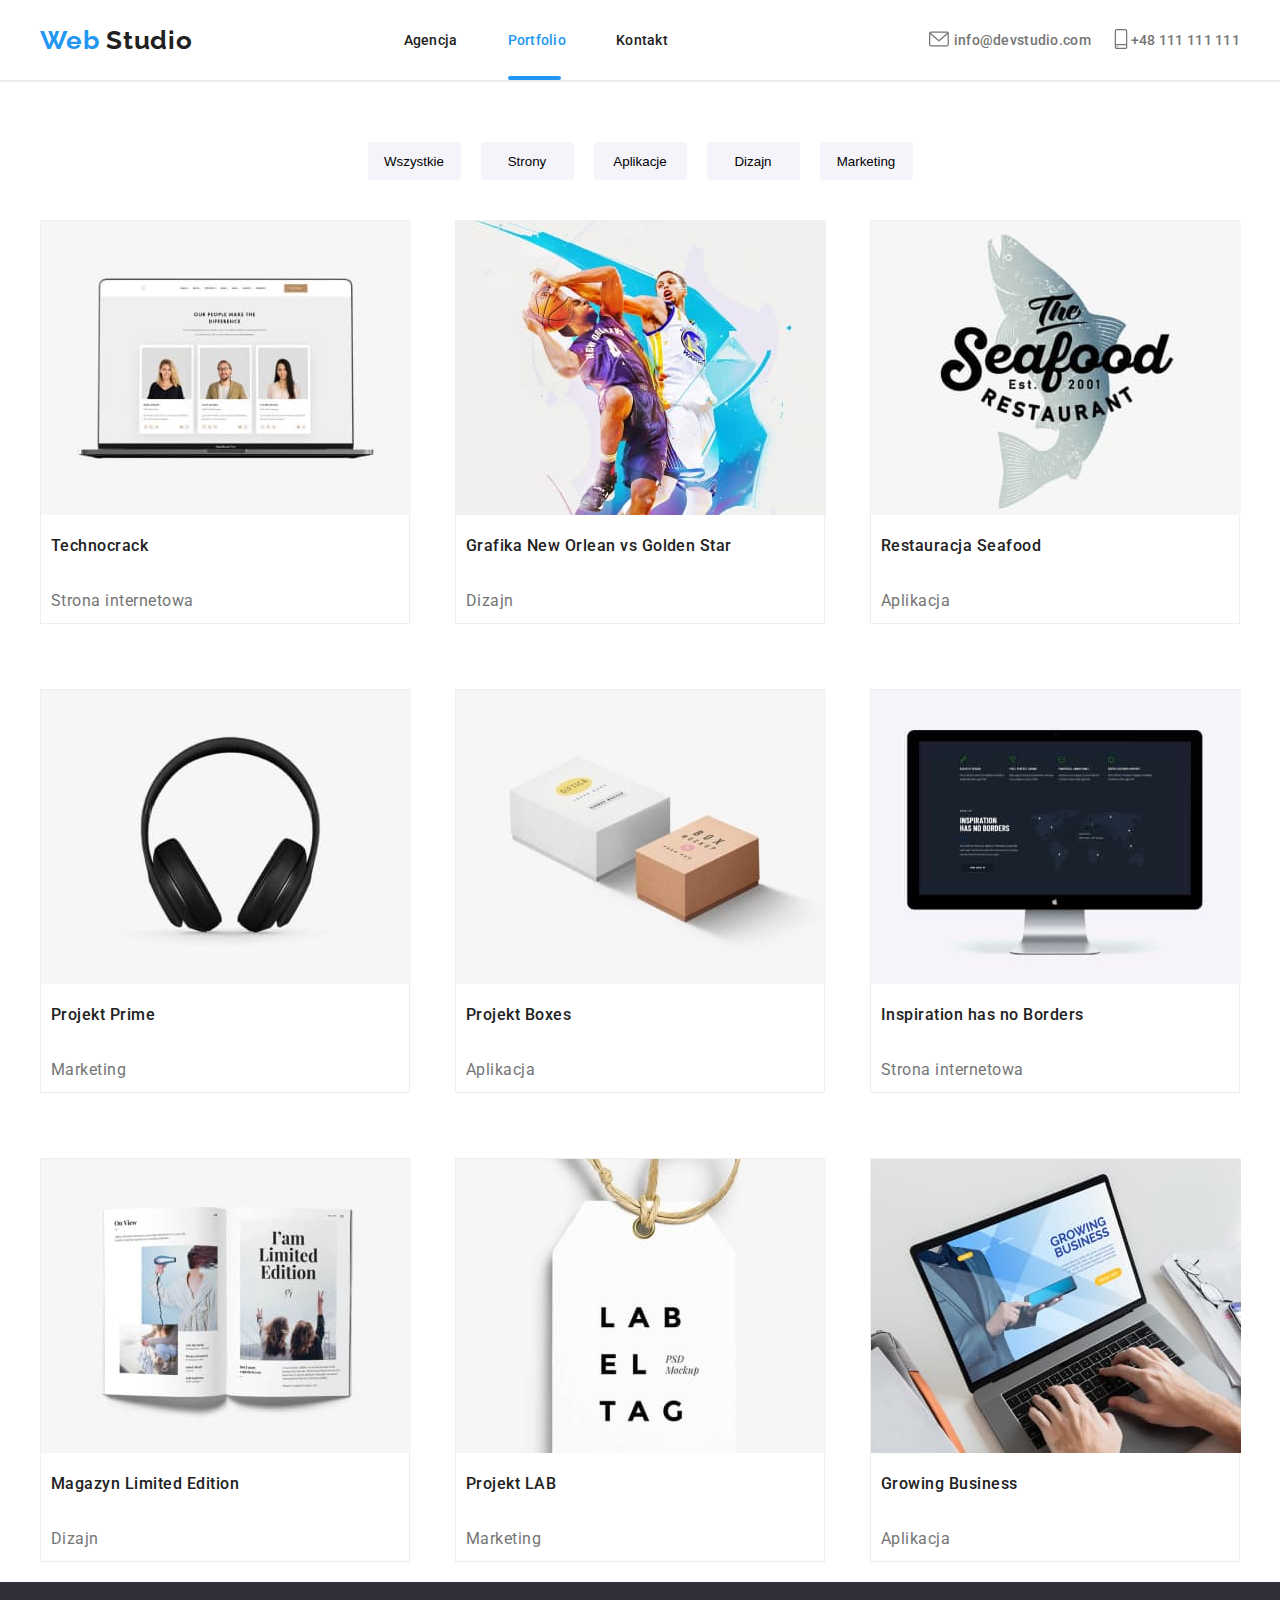
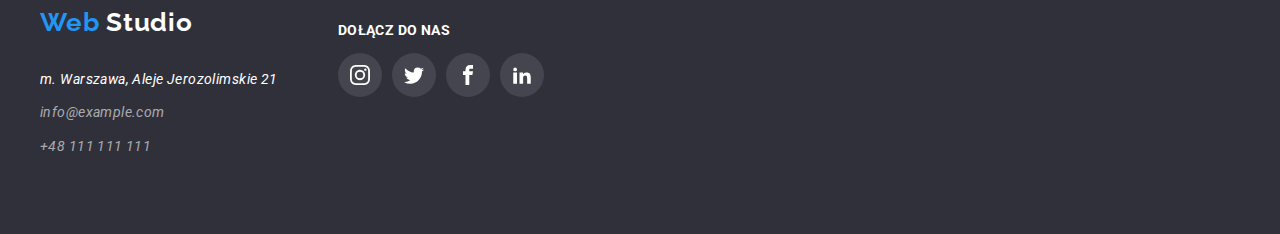
==== portfolio.html @ 10fda368 "e" ====
<!DOCTYPE html>
<html lang="en">
  <head>
    <meta charset="UTF-8" />
    <meta http-equiv="X-UA-Compatible" content="IE=edge" />
    <meta name="viewport" content="width=device-width, initial-scale=1.0" />
    <title>Document</title>
    <link rel="preconnect" href="https://fonts.googleapis.com" />
    <link rel="preconnect" href="https://fonts.gstatic.com" crossorigin />
    <link
      href="https://fonts.googleapis.com/css2?family=Raleway:wght@700&family=Roboto:wght@400;500;700;900&display=swap"
      rel="stylesheet"
    />
    <link rel="stylesheet" href="./css/style.css" />
  </head>
  <body>
    <header class="container">
      <div class="navbar">
        <a href="index.html" class="brand-link">
          <span class="brand-color">Web</span>
          <span class="black-color">Studio</span>
        </a>
        <nav>
          <ul class="navigation-list">
            <li class="transition-item">
              <a class="navigation-item" href="index.html">Agencja</a>
            </li>
            <li class="underline">
              <a class="navigation-item active" href="./portfolio.html">Portfolio</a>
            </li>
            <li class="transition-item">
              <a class="navigation-item" href="#">Kontakt</a>
            </li>
          </ul>
        </nav>
        <ul class="contact-top-link">
          <li class="contact-top-mail-icon">
            <svg class="icon-email" width="20" height="20">
              <use href="./images/symbol-defs.svg#icon-envelope"></use>
            </svg>
            <a href="mailto:info@devstudio.com" class="contact-top-mail"
              >info@devstudio.com</a
            >
          </li>
          <li class="contact-top-phone-icon">
            <svg class="icon-phone" width="20" height="20">
              <use href="./images/symbol-defs.svg#icon-smartphone-1"></use>
            </svg>
            <a href="tel:48111111111" class="contact-top-phone"
              >+48 111 111 111</a
            >
          </li>
        </ul>
      </div>
    </header>

    <main>
      <div class="line"></div>
      <div>
        <ul class="portfolio-links">
          <li>
            <button type="button" class="navigation-button">Wszystkie</button>
          </li>
          <li>
            <button type="button" class="navigation-button">Strony</button>
          </li>
          <li>
            <button type="button" class="navigation-button">Aplikacje</button>
          </li>
          <li>
            <button type="button" class="navigation-button">Dizajn</button>
          </li>
          <li>
            <button type="button" class="navigation-button">Marketing</button>
          </li>
        </ul>
      </div>

      <div class="container">
        <ul class="card-set">
          <li class="item">
            <div class="box2">
              <img
                  src="./images/images-portfolio/img1.jpg"
                  alt="Komputer"
                  width="370"
                  height="294"
                />
              <div class="overlay">
                <p>Technoduck is a state-of-the-art coronavirus distribution platform. Companies use this platform for digital espionage and attacks on competitors' secure servers.</p>
              </div>
            </div>
            <h3>Technocrack</h3>
            <p>Strona internetowa</p>
          </li>
          <li class="item">
            <div class="box2">
              <img
                  src="./images/images-portfolio/img2.jpg"
                  alt="gra w koszykówke"
                  width="370"
                  height="294"
                />
              <div class="overlay">
                <p>text</p>
              </div>
            </div>
            <h3>Grafika New Orlean vs Golden Star</h3>
            <p>Dizajn</p>
          </li>
          <li class="item">
            <div class="box2">
              <img
                  src="./images/images-portfolio/img3.jpg"
                  alt="logo seafood"
                  width="370"
                  height="294"
                />
              <div class="overlay">
                <p>text</p>
              </div>
            </div>
            <h3>Restauracja Seafood</h3>
            <p>Aplikacja</p>
          </li>
          <li class="item">
            <div class="box2">
              <img
                  src="./images/images-portfolio/img4.jpg"
                  alt="słuchawki"
                  width="370"
                  height="294"
                />
              <div class="overlay">
                <p>text</p>
              </div>
            </div>
            <h3>Projekt Prime</h3>
            <p>Marketing</p>
          </li>
          <li class="item">
            <div class="box2">
              <img
                  src="./images/images-portfolio/img5.jpg"
                  alt="paczki"
                  width="370"
                  height="294"
                />
              <div class="overlay">
                <p>text</p>
              </div>
            </div>
            <h3>Projekt Boxes</h3>
            <p>Aplikacja</p>
          </li>
          <li class="item">
            <div class="box2">
              <img
                  src="./images/images-portfolio/img6.jpg"
                  alt="monitor"
                  width="370"
                  height="294"
                />
              <div class="overlay">
                <p>text</p>
              </div>
            </div>
            <h3>Inspiration has no Borders</h3>
            <p>Strona internetowa</p>
          </li>
          <li class="item">
            <div class="box2">
              <img
                  src="./images/images-portfolio/img7.jpg"
                  alt="gazeta"
                  width="370"
                  height="294"
                />
              <div class="overlay">
                <p>text</p>
              </div>
            </div>
            <h3>Magazyn Limited Edition</h3>
            <p>Dizajn</p>
          </li>
          <li class="item">
            <div class="box2">
              <img
                  src="./images/images-portfolio/img8.jpg"
                  alt="metka"
                  width="370"
                  height="294"
                />
              <div class="overlay">
                <p>text</p>
              </div>
            </div>
            <h3>Projekt LAB</h3>
            <p>Marketing</p>
          </li>
          <li class="item">
            <div class="box2">
              <img
                  src="./images/images-portfolio/img9.jpg"
                  alt="korzystanie z komputera"
                  width="370"
                  height="294"
                />
              <div class="overlay">
                <p>text</p>
              </div>
            </div>
            <h3>Growing Business</h3>
            <p>Aplikacja</p>
          </li>
        </ul>
      </div>
    </main>

    <footer class="footer">
      <section class="container-bottom">
        <div class="bottom1">
          <a href="#" class="brand-link">
            <span class="brand-color">Web</span>
            <span class="white-color">Studio</span>
          </a>
          <address>
            <ul>
              <li>
                <a
                  href="https://goo.gl/maps/RXUdSUhqYEkcBt6XA"
                  class="address"
                  target="blank"
                  >m. Warszawa, Aleje Jerozolimskie 21</a
                >
              </li>
              <li>
                <a href="mailto:info@example.com" class="contact-bottom-link"
                  >info@example.com</a
                >
              </li>
              <li>
                <a href="tel:48111111111" class="contact-bottom-link"
                  >+48 111 111 111</a
                >
              </li>
            </ul>
          </address>
        </div>
        <div class="bottom2">
          <h4>dołącz do nas</h4>
          <ul class="our-team-socials">
            <li class="our-team-sm-icon">
              <svg class="photo-icon">
                <use href="./images/symbol-defs.svg#icon-instagram"></use>
              </svg>
            </li>
            <li class="our-team-sm-icon">
              <svg class="photo-icon">
                <use href="./images/symbol-defs.svg#icon-twitter"></use>
              </svg>
            </li>
            <li class="our-team-sm-icon">
              <svg class="photo-icon">
                <use href="./images/symbol-defs.svg#icon-facebook"></use>
              </svg>
            </li>
            <li class="our-team-sm-icon">
              <svg class="photo-icon">
                <use href="./images/symbol-defs.svg#icon-linkedin2"></use>
              </svg>
            </li>
          </ul>
        </div>
      </section>
    </footer>
    <script src="./js/modal.js"></script>
  </body>
</html>
---- css/style.css ----
:root {
    --main-color: #212121;
    --secondary-color: #757575;
    --brand-color: #2196F3;
    --background-color: #ffffff;
    --slider-color: #2F303A;
    --link-color: rgba(255, 255, 255, 0.6);

}

/* GLOBAL */ 

Body {
    font-family: 'roboto', sans-serif;
    text-decoration: none;
    margin: 0;
}

a:hover {
    color: var(--brand-color);
}

button:hover {
    color: var(--background-color);
    background-color: var(--brand-color);
}  


 h1 {
    width: 696px;
    height: 120px;
    top: 280px;
    left: 452px;
    font-family: 'Roboto';
    font-style: normal;
    font-weight: 900;
    font-size: 44px;
    line-height: 136%;
    letter-spacing: 0.06em;
    text-transform: uppercase;
    color: var(--background-color);
 }

 h2 {
    margin: 0;
    font-style: normal;
    font-weight: 700;
    font-size: 36px;
    line-height: 4.2;
    text-transform: capitalize;
    letter-spacing: 0.03em
    }

 h3 {
    
    font-weight: 500;
    font-size: 16px;
    line-height: 1.9;
    letter-spacing: 0.03em;
    color: var(--main-color);
 }

 h4 {
    margin: 0;
    font-weight: 700;
    font-size: 14px;
    line-height: 1.6;
    letter-spacing: 0.03em;
    text-transform: uppercase;
    color: var(--main-color);
}

 ul {
    list-style-type: none;
    padding: 0px;
    margin: 0;
}

p {
    font-weight: 400;
    font-size: 16px;
    line-height: 3;
    letter-spacing: 0.03em;
    color:var(--secondary-color)
}

/* HEADER */

.navbar {
    justify-content: space-between;
    display: flex;
    align-items: center;
    height: 80px;
    left: 0px;
    top: 0px;
    background: var(--background-color)
}

.brand-color {
        color:var(--brand-color, blue)
}

.white-color {
    color: var(--background-color, white)
}

.black-color {
    color: var(--main-color, black)
} 

.brand-link {
    
    text-decoration: none;
    font-family: 'Raleway';
    font-style: normal;
    font-weight: 700;
    font-size: 26px;
    line-height: 3.1;
    letter-spacing: 0.03em;
    color: var(--brand-color);
}

.navigation-item {
    margin-right: 50px;
    text-decoration: none;
    font-weight: 500;
    font-size: 14px;
    line-height: 1.6;
    letter-spacing: 0.02em;
    color: var(--main-color)
}
.navigation-list {
    display: flex;
    align-items: center;
    
}

.contact-top-link {
    display: flex;
    text-decoration: none;
    font-weight: 500;
    font-size: 14px;
    line-height: 1.6;
    letter-spacing: 0.02em;
    color: var(--secondary-color)
}
.contact-top-mail {
    margin-left: 5px;
    text-decoration: none;
    font-weight: 500;
    font-size: 14px;
    line-height: 1.6;
    letter-spacing: 0.02em;
    color: var(--secondary-color)
}
.contact-top-mail-icon {
    display: flex;
}
.contact-top-phone-icon {
    display: flex;
    margin-left: 20px;
}
.icon-email {
    cursor: pointer;
}
.contact-top-mail-icon:hover .icon-email {
    --color1:var(--brand-color)
}
.icon-phone {
    cursor: pointer;
}
.contact-top-phone-icon:hover .icon-phone {
    --color4:var(--brand-color)
}
.icon-phone:hover {
    --color4:var(--brand-color)
}

.contact-top-phone {
    text-decoration: none;
    font-weight: 500;
    font-size: 14px;
    line-height: 1.6;
    letter-spacing: 0.02em;
    color: var(--secondary-color)
} 
.transition-item {
    color: var(--main-text-color);
    transition-property: color, transform;
    transition-duration: 250ms;
    transition-timing-function: cubic-bezier(0.4, 0, 0.2, 1);
  }
  .transition-item:hover,
  .transition-item:focus {
    color: var(--brand-color);
    transform: scale(1.1);
  }
  .transition-item a:hover,
  .transition-item a:focus {
    color: var(--brand-color);
    transform: scale(1.1);
  }
.underline::after {
    position: absolute;
    display: block;
    content: "";
    width: 53px;
    height: 4px;
    border-radius: 2px;
    background-color: var(--brand-color);
    margin-top: 25px;
    margin-bottom: 0;
  }

  .active {
    color: #2196F3;
  }

/* MAIN */

.slider {
    display: flex;
    flex-direction: column;
    text-align: center;
    align-items: center;
    justify-content: center;
    height: 600px;
    background-image: linear-gradient(90deg, rgba(47, 48, 58, 0.4) 0%, rgba(47, 48, 58, 0.4) 0%), url("../images/photo1/slider.background.jpg");
    background-position: center;
    background-size: cover;
    background-color: var(--slider-color);
}
.slider-button {
    border: 0;
    width: 200px;
    height: 50px;
    left: 700px;
    top: 430px;
    box-shadow: 0px 4px 4px rgba(0, 0, 0, 0.15);
    border-radius: 4px;
    cursor: pointer; 
    background-color: var(--brand-color);
    color: var(--background-color);
    font-family: 'Roboto';
    font-style: normal;
    font-weight: 700;
    font-size: 11px;
    line-height: 188%
}
.box1 {
    position: relative;
    width: 370px;
    height: 294px;
}
.portfolio-links {
    align-items: center;
    display: flex;
    justify-content: center;
    margin: 50px 0px 30px 0px;
}
.navigation-button {
    border: 0;
    width: 93px;
    height: 38px;
    left: 639px;
    top: 174px;
    background: #F5F4FA;
    border-radius: 4px;
    margin: 10px;
    cursor: pointer;
}
.navigation-button:hover {
    box-shadow: 0px 3px 1px rgba(0, 0, 0, 0.1), 0px 1px 2px rgba(0, 0, 0, 0.08), 0px 2px 2px rgba(0, 0, 0, 0.12);
}
.overlay1 {
    display: flex;
    justify-content: center;
    position: absolute;
    bottom: 0;
    left: 0;
    width: 370px;
    height: 70px;
    background: rgba(47, 48, 58, 0.8);
}
.overlay1 p {
    margin: auto;
    font-style: normal;
    font-weight: 700;
    font-size: 14px;
    line-height: 16px;
    letter-spacing: 0.03em;
    text-transform: uppercase;
    color: #FFFFFF;
}
.container {
    max-width: 1200px;
    margin: 0 auto;
    padding: 0 auto;
}
.line {
    border: 0.75px solid #ECECEC;
}

.lorem {
    display: flex;
    justify-content: space-between;
}

.lorem p {
    font-family: 'Roboto';
    font-style: normal;
    font-weight: 400;
    font-size: 14px;
    line-height: 171%;
    letter-spacing: 0.03em;
}

.lorem-box {
    max-width: 270px;
}

.what-we-do {
    justify-content: center;
    text-align: center;
    margin-bottom: 100px;
}

.our-clients {
    justify-content: center;
    text-align: center;
}
.what-we-do-photo {
    display: flex;
    justify-content: center;
    justify-content: space-between;
    
}

.team {
    text-align: center;
    align-items: center;
    background: #F5F4FA;
}

.team-person {
    display: flex;
    justify-content: center;
    justify-content: space-between;
    text-align: center;
}

.card-set {
    margin: 0;
    display: flex;
    flex-wrap: wrap;
    gap: 45px;
    padding: 0;
    list-style: none;
    text-align: left;
    
  }

  .photo {
    margin: 0px 0px 94px 0px;
    width: 270px;
    height: 468px;
    left: 215px;
    top: 1635px;
    box-shadow: 0px 1px 3px rgba(0, 0, 0, 0.12), 0px 1px 1px rgba(0, 0, 0, 0.14), 0px 2px 1px rgba(0, 0, 0, 0.2);
    border-radius: 0px 0px 4px 4px;
    background-color: var(--background-color);
  }

  .item {
    box-sizing: border-box;
    width: 370px;
    height: 404px;
    left: 215px;
    top: 262px;
    background: #FFFFFF;
    border: 1px solid #EEEEEE;
    margin: 0px 0px 20px 0px;
  }
  
  .box2 {
    position: relative;
    width: 370px;
    height: 294px;
    margin-left: auto;
    margin-right: auto; 
    overflow: hidden;
  }
  .box2:hover .overlay {
    transform: translatey(0);
  }
  .overlay {
    position: absolute;
    text-align: center;
    top: 0;
    left: 0;
    width: 370px;
    height: 294px;
    background-color: rgba(33, 150, 243, 0.9);
  
    transform: translatey(100%);
    transition: transform 250ms ease;
  }
  .overlay p {
    text-align: center;
    font-style: normal;
    font-weight: 400;
    font-size: 18px;
    line-height: 28px;
    letter-spacing: 0.03em;
    color: #FFFFFF;
  }
  

  .item h3 {
    margin-left: 10px;
  }

  .item p {
    margin-left: 10px;
  }
  .item:hover {
    box-shadow: 0px 1px 1px rgba(0, 0, 0, 0.12), 0px 4px 4px rgba(0, 0, 0, 0.06), 1px 4px 6px rgba(0, 0, 0, 0.16);
  }
  
 .our-clients-icon {
    display: flex;
    justify-content: space-between;
    margin-bottom: 100px;
 }

 .client-icon { 
    border-radius: 4px;
    cursor: pointer;
 }

 .client-icon:hover {
    --color1:var(--brand-color)
 }
    
 .lorem-icon {
    padding: 20px;
    background-color: #F5F4FA;
    border-radius: 4px;
 }
 
 .box {
    margin: 100px 0px 70px 0px;
 }
.our-team-socials {
    display: flex;
    justify-content: space-around;
    align-items: center;
}

.photo-icon {
    fill: #AFB1B8;
    cursor: pointer;
    justify-content: center;
    padding: 12px;
     
}

.photo-icon:hover {
    fill:#FFFFFF
}
.our-team-sm-icon:hover {
    background-color: #2196F3;
}

.our-team-sm-icon {
    border-radius: 50%;
    display: flex;
    width: 44px;
    height: 44px;
    cursor: pointer;
}


/* FOOTER */

.contact-bottom-link {
    text-decoration: none;
    font-weight: 400;
    font-size: 14px;
    line-height: 2.4;
    letter-spacing: 0.03em;
    color: var(--link-color);
}

.address {
    text-decoration: none;
    font-weight: 400;
    font-size: 14px;
    line-height: 2.4;
    letter-spacing: 0.03em;
    color: var(--background-color);
}

.footer {
    display: flex;
    height: 252px;
    background: var(--slider-color);
    justify-content: center;
}

.container-bottom {
    display: flex;
    width: 1200px;
}
.bottom2 {
    margin-top: 15px;
    margin-left: 60px;
    align-items: center;
}

.bottom2 h4 {
    width: 113px;
    height: 16px;
    left: 531px;
    top: 2751px;
    font-family: 'Roboto';
    font-style: normal;
    font-weight: 700;
    font-size: 14px;
    line-height: 16px;
    letter-spacing: 0.03em;
    text-transform: uppercase;
    color: #FFFFFF;
    margin: 25px 0px 15px 0px;
}

.bottom2 .our-team-sm-icon {
    margin-right: 10px;
    background: rgba(255, 255, 255, 0.1);
}

.bottom2 .our-team-sm-icon:hover {
    background-color: #2196F3;
}

.bottom2 .photo-icon {
    fill: #FFFFFF;
}


/* MODAL */

.backdrop {
    position: fixed;
    left: 0;
    top: 0;
    width: 100%;
    height: 100%;
    background-color: var(--backdrop-background-color);
    z-index: 100;
    visibility: visible;
    opacity: 1;
    transition-property: opacity, visibility, transform;
    transition-timing-function: cubic-bezier(0.4, 0, 0.2, 1);
    transition-duration: 250ms;
  }
  
  .is-hidden {
    opacity: 0;
    visibility: hidden;
    pointer-events: none;
  }
  .modal {
    position: absolute;
    width: 528px;
    height: 581px;
    background-color: var(--background-color);
    top: 50%;
    left: 50%;
    transform: translate(-50%, -50%);
    border-radius: 4px;
  }
  .close-button {
    position: absolute;
    display: block;
    width: 30px;
    height: 30px;
    right: 8px;
    top: 8px;
    border: 1px solid rgba(0, 0, 0, 0.1);
    border-radius: 50%;
    cursor: pointer;
  }
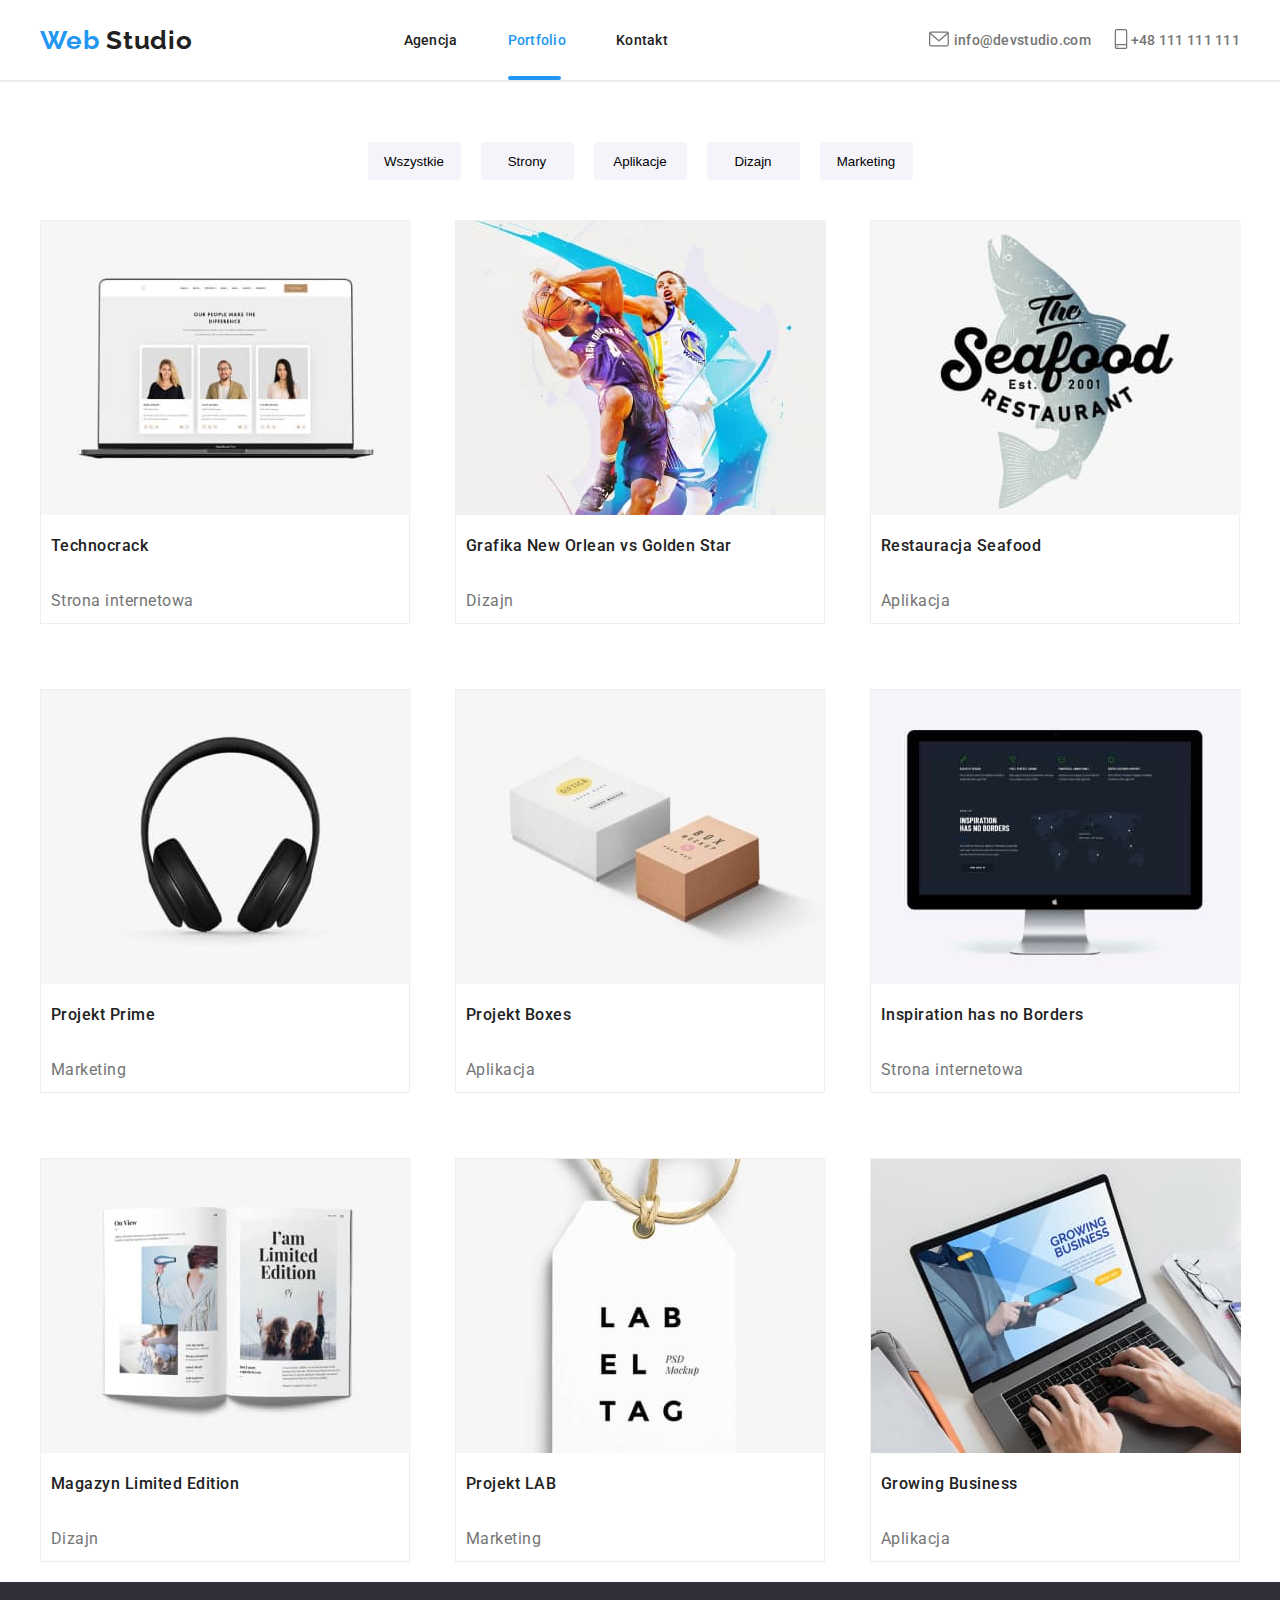
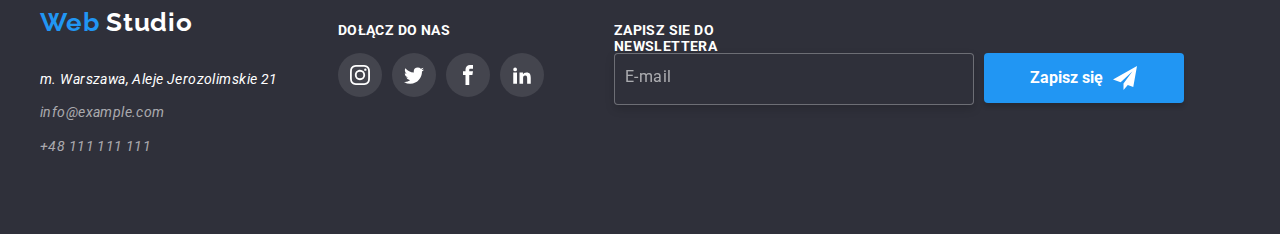
==== commit 0811f5c1: "e" ====
--- a/portfolio.html
+++ b/portfolio.html
@@ -219,61 +219,84 @@
 
     <footer class="footer">
       <section class="container-bottom">
-        <div class="bottom1">
-          <a href="#" class="brand-link">
-            <span class="brand-color">Web</span>
-            <span class="white-color">Studio</span>
-          </a>
-          <address>
-            <ul>
-              <li>
-                <a
-                  href="https://goo.gl/maps/RXUdSUhqYEkcBt6XA"
-                  class="address"
-                  target="blank"
-                  >m. Warszawa, Aleje Jerozolimskie 21</a
-                >
-              </li>
-              <li>
-                <a href="mailto:info@example.com" class="contact-bottom-link"
-                  >info@example.com</a
-                >
-              </li>
-              <li>
-                <a href="tel:48111111111" class="contact-bottom-link"
-                  >+48 111 111 111</a
-                >
-              </li>
-            </ul>
-          </address>
-        </div>
-        <div class="bottom2">
-          <h4>dołącz do nas</h4>
-          <ul class="our-team-socials">
-            <li class="our-team-sm-icon">
-              <svg class="photo-icon">
-                <use href="./images/symbol-defs.svg#icon-instagram"></use>
-              </svg>
-            </li>
-            <li class="our-team-sm-icon">
-              <svg class="photo-icon">
-                <use href="./images/symbol-defs.svg#icon-twitter"></use>
-              </svg>
-            </li>
-            <li class="our-team-sm-icon">
-              <svg class="photo-icon">
-                <use href="./images/symbol-defs.svg#icon-facebook"></use>
-              </svg>
-            </li>
-            <li class="our-team-sm-icon">
-              <svg class="photo-icon">
-                <use href="./images/symbol-defs.svg#icon-linkedin2"></use>
-              </svg>
+      <div class="bottom1">
+        <a href="#" class="brand-link">
+          <span class="brand-color">Web</span>
+          <span class="white-color">Studio</span>
+        </a>
+        <address>
+          <ul>
+            <li>
+              <a
+                href="https://goo.gl/maps/RXUdSUhqYEkcBt6XA"
+                class="address"
+                target="blank"
+                >m. Warszawa, Aleje Jerozolimskie 21</a
+              >
+            </li>
+            <li>
+              <a href="mailto:info@example.com" class="contact-bottom-link"
+                >info@example.com</a
+              >
+            </li>
+            <li>
+              <a href="tel:48111111111" class="contact-bottom-link"
+                >+48 111 111 111</a
+              >
             </li>
           </ul>
-        </div>
-      </section>
+        </address>
+      </div>
+      <div class="bottom2">
+        <h4>dołącz do nas</h4>
+        <ul  class="our-team-socials">
+          <li class="our-team-sm-icon">
+            <svg class="photo-icon">
+              <use href="./images/symbol-defs.svg#icon-instagram"
+              ></use>
+            </svg>
+          </li>
+          <li class="our-team-sm-icon">
+            <svg class="photo-icon">
+              <use href="./images/symbol-defs.svg#icon-twitter"
+              ></use>
+            </svg>
+          </li>
+          <li class="our-team-sm-icon">
+            <svg class="photo-icon">
+              <use href="./images/symbol-defs.svg#icon-facebook"
+              ></use>
+            </svg>
+          </li>
+          <li class="our-team-sm-icon">
+            <svg class="photo-icon">
+              <use href="./images/symbol-defs.svg#icon-linkedin2"
+              ></use>
+            </svg>
+          </li>
+        </ul>
+      </div>
+      <div class="bottom3">
+        <h4>zapisz sie do newslettera</h4>
+        <form class="signup-form" name="signup-form" autocomplete="on" novalidate>
+          <label class="form-newsletter">
+            <span class="label-text"></span>
+            <div class="newsletter-box">
+              <input type="email" class="form-input-newsletter" name="email" placeholder="E-mail">
+            </div>
+          </label>
+          <button type="submit" class="newsletter-button">
+            Zapisz się
+            <svg class="send-icon" width="24" height="24" >
+              <use href="./images/symbol-defs-new.svg#icon-send"
+              ></use>
+            </svg>
+          </button>
+        </form>
+      </div>
+    </section>
     </footer>
+
     <script src="./js/modal.js"></script>
   </body>
 </html>
--- a/css/style.css
+++ b/css/style.css
@@ -231,6 +231,7 @@
     background-color: var(--slider-color);
 }
 .slider-button {
+    padding: 0;
     border: 0;
     width: 200px;
     height: 50px;
@@ -517,6 +518,48 @@
     margin-left: 60px;
     align-items: center;
 }
+.bottom3 {
+    margin-top: 15px;
+    margin-left: 60px;
+    align-items: center;
+}
+.form-newsletter {
+    display: inline-block;
+    vertical-align: middle;
+}
+.newsletter-box {
+    width: 358px;
+    height: 50px;
+    left: 815px;
+    top: 2787px;
+    background: #2F303A;
+    border-radius: 4px;
+    border: 1px solid rgba(255, 255, 255, 0.3);
+    filter: drop-shadow(0px 4px 4px rgba(0, 0, 0, 0.15));
+}
+.form-input-newsletter::placeholder {
+    font-family: 'Roboto';
+    font-style: normal;
+    font-weight: 400;
+    font-size: 16px;
+    line-height: 20px;
+    display: flex;
+    align-items: center;
+    letter-spacing: 0.03em;
+    color: rgba(255, 255, 255, 0.6);
+}
+.form-input-newsletter {
+    margin-left: 10px;
+    width: 330px;
+    height: 45px;
+    background-color: #2F303A;
+    outline: none;
+    font-family: inherit;
+    font-size: 16px;
+    outline: none;
+    padding: 0;
+    border: 0;
+  }
 
 .bottom2 h4 {
     width: 113px;
@@ -534,6 +577,22 @@
     margin: 25px 0px 15px 0px;
 }
 
+.bottom3 h4 {
+    width: 207px;
+    height: 16px;
+    left: 531px;
+    top: 2751px;
+    font-family: 'Roboto';
+    font-style: normal;
+    font-weight: 700;
+    font-size: 14px;
+    line-height: 16px;
+    letter-spacing: 0.03em;
+    text-transform: uppercase;
+    color: #FFFFFF;
+    margin: 25px 0px 15px 0px;
+}
+
 .bottom2 .our-team-sm-icon {
     margin-right: 10px;
     background: rgba(255, 255, 255, 0.1);
@@ -546,17 +605,55 @@
 .bottom2 .photo-icon {
     fill: #FFFFFF;
 }
-
+.newsletter-button {
+    display: flex;
+    justify-content: center;
+    align-items: center;
+    margin-left: 10px;
+    padding: 0;
+    border: 0;
+    width: 200px;
+    height: 50px;
+    left: 700px;
+    top: 430px;
+    box-shadow: 0px 4px 4px rgba(0, 0, 0, 0.15);
+    border-radius: 4px;
+    cursor: pointer; 
+    background-color: var(--brand-color);
+    color: var(--background-color);
+    font-family: 'Roboto';
+    font-style: normal;
+    font-weight: 700;
+    font-size: 16px;
+    line-height: 188% 
+}
+.signup-form {
+    display: flex;
+    justify-content: space-between;
+    max-height: 50px;
+}
+.send-icon {
+    margin-left: 10px;
+}
 
 /* MODAL */
-
+.modal h3 {
+    text-transform: uppercase;
+    margin-top: 35px;
+    font-weight: 700;
+    font-size: 17px;
+    line-height: 23px;
+    text-align: center;
+    letter-spacing: 0.03em;
+    color: #212121;
+}
 .backdrop {
     position: fixed;
     left: 0;
     top: 0;
     width: 100%;
     height: 100%;
-    background-color: var(--backdrop-background-color);
+    background-color: rgba(0, 0, 0, 0.2);
     z-index: 100;
     visibility: visible;
     opacity: 1;
@@ -590,4 +687,167 @@
     border: 1px solid rgba(0, 0, 0, 0.1);
     border-radius: 50%;
     cursor: pointer;
-  }+  }
+  .form-label {
+    display: flex;
+    cursor: pointer;
+    margin-left: 40px;
+    flex-direction: column;
+    margin-bottom: 16px;
+  }
+  .form-icon {
+    color: #212121;
+    margin-left: 15px;
+  }
+  .input-icon {
+    width: 448px;
+    height: 40px;
+    left: 576px;
+    top: 314px;
+    border: 1px solid rgba(33, 33, 33, 0.2);
+    border-radius: 4px;
+  }
+  .form-input {
+    margin-left: 5px;
+    width: 408px;
+    height: 38px;
+    left: 576px;
+    top: 314px;
+    border: 0;
+    padding: 0;
+  }
+  .form-input-comment {
+    margin: 5px;
+    width: 440px;
+    height: 110px;
+    left: 576px;
+    top: 518px;
+    border: 1px solid rgba(33, 33, 33, 0.2);
+    border-radius: 4px;
+  }
+  textarea {
+    resize: none;
+  }
+  .label-text {
+    font-family: 'Roboto';
+    font-style: normal;
+    font-weight: 400;
+    font-size: 12px;
+    line-height: 14px;
+    letter-spacing: 0.01em;
+    color: #757575;
+  }
+  .input-icon:focus-within > svg {
+    fill: #2196F3;
+  }
+  .input-icon:focus-within {
+    border-color: #2196F3;
+  }
+  .form-input:focus-within {
+    outline: none;
+    background-color: #FFFFFF;
+  }
+  .form-input-comment:focus-within {
+    outline: none;
+  }
+  .comment-box:focus-within {
+    border-color: #2196F3;
+  }
+  
+  .submit-button {
+    padding: 0;
+    border: 0;
+    width: 200px;
+    height: 50px;
+    left: 700px;
+    top: 430px;
+    box-shadow: 0px 4px 4px rgba(0, 0, 0, 0.15);
+    border-radius: 4px;
+    cursor: pointer; 
+    background-color: var(--brand-color);
+    color: var(--background-color);
+    font-family: 'Roboto';
+    font-style: normal;
+    font-weight: 700;
+    font-size: 16px;
+    line-height: 188%
+  }
+.form-input-comment {
+    border: 0;
+    font-style: normal;
+    font-weight: 400;
+    font-size: 12px;
+    line-height: 14px;
+    letter-spacing: 0.01em;
+}
+.comment-box {
+    width: 448px;
+    height: 120px;
+    left: 576px;
+    top: 518px;
+    border: 1px solid rgba(33, 33, 33, 0.2);
+    border-radius: 4px;
+}
+
+.rules {
+    font-family: 'Roboto';
+    font-style: normal;
+    font-weight: 400;
+    font-size: 14px;
+    line-height: 24px;
+    letter-spacing: 0.03em;
+    color: #757575;  
+}
+.rules a {
+    color: #2196F3;
+}
+.form-checkbox {
+    position: absolute;
+    opacity: 0;
+    cursor: pointer;
+    height: 0;
+    width: 0;
+}
+.box-icon {
+    width: 16px;
+    height: 15px;
+    cursor: pointer;
+}
+.check-icon {
+    width: 16px;
+    height: 15px;
+    visibility: hidden;
+}
+.form-checkbox:checked ~ .check-icon {
+    background-color: blue;
+    visibility: visible;
+}
+.check-icon:checked ~ .box-icon {
+    background-color: blue;
+    visibility: visible;
+}
+       
+
+
+.form-button {
+    display: flex;
+    justify-content: center;
+    margin-top: 30px;
+
+}
+
+::placeholder {
+    font-family: 'Roboto';
+    font-style: normal;
+    font-weight: 400;
+    font-size: 12px;
+    line-height: 14px;
+    letter-spacing: 0.01em;
+    color: rgba(117, 117, 117, 0.5);
+}
+
+.form-rules {
+    display: flex;
+    justify-content: center;
+    margin-top: 20px;
+}
